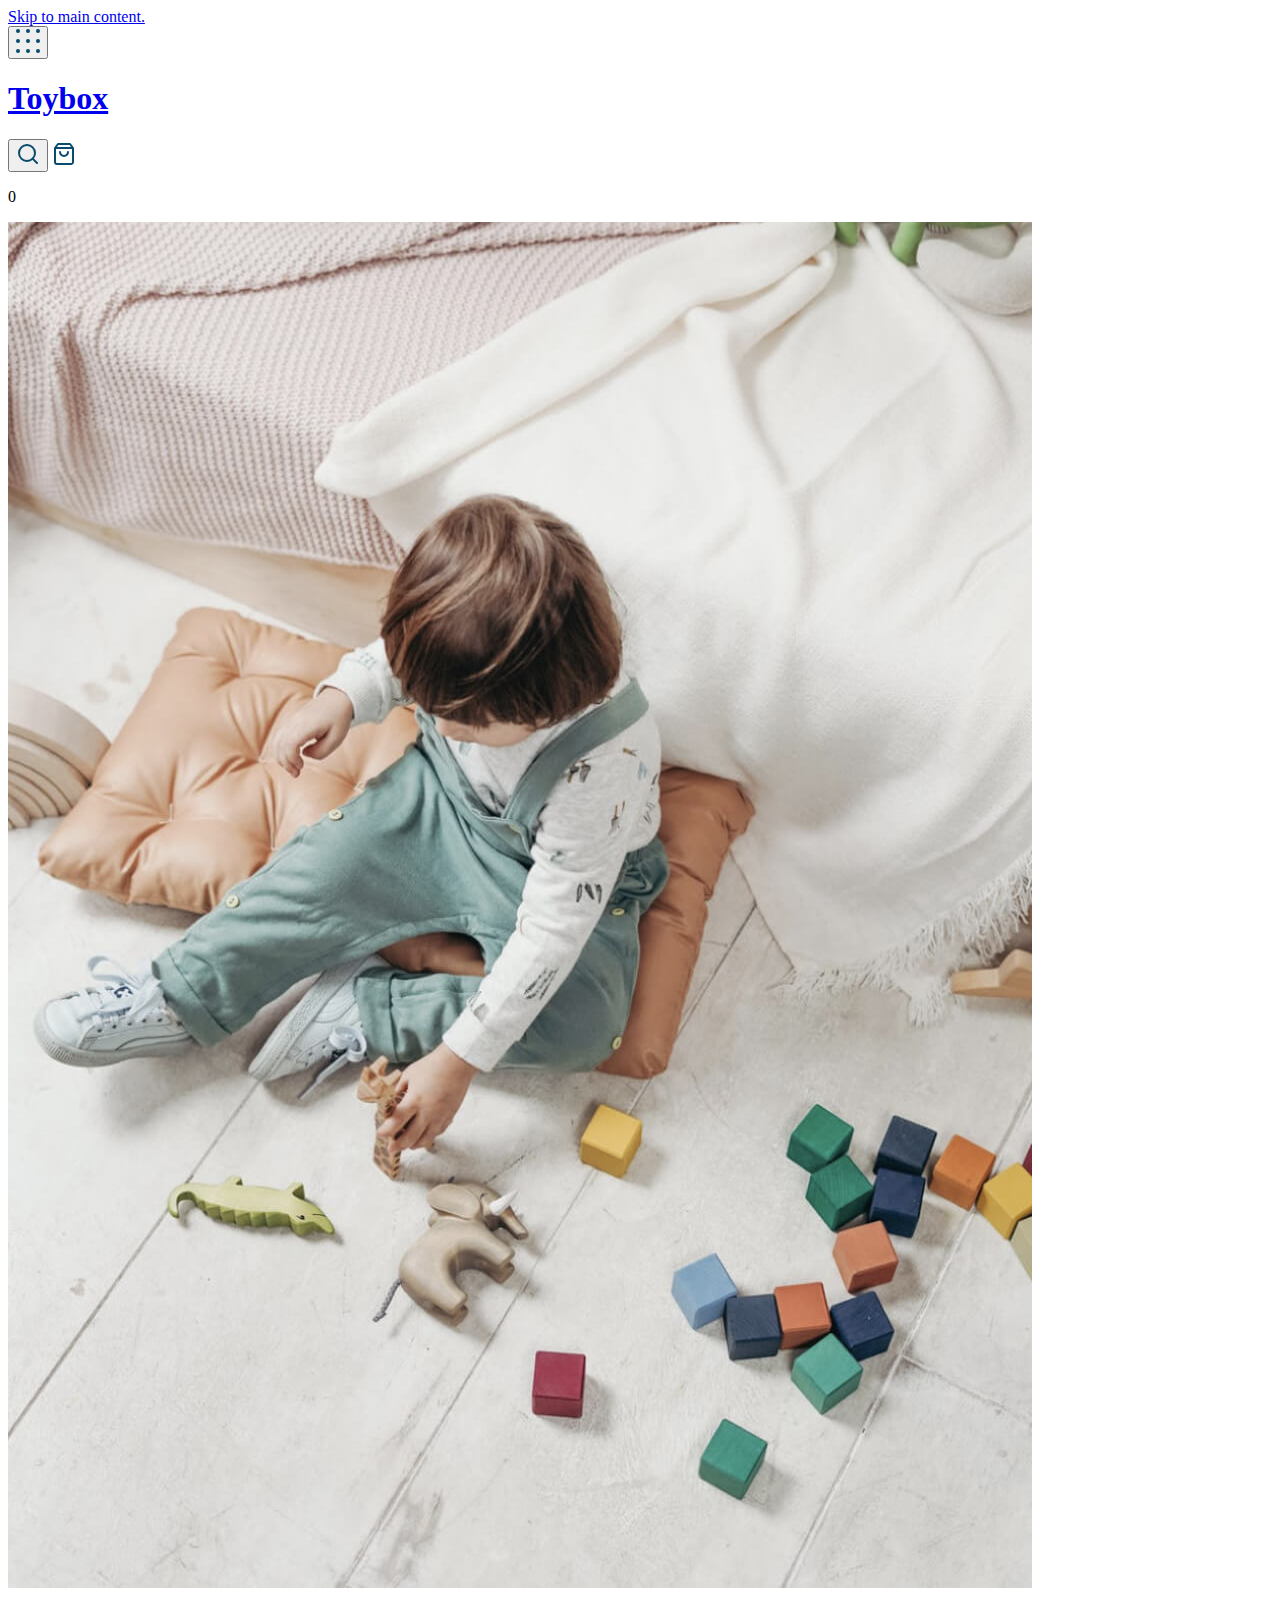
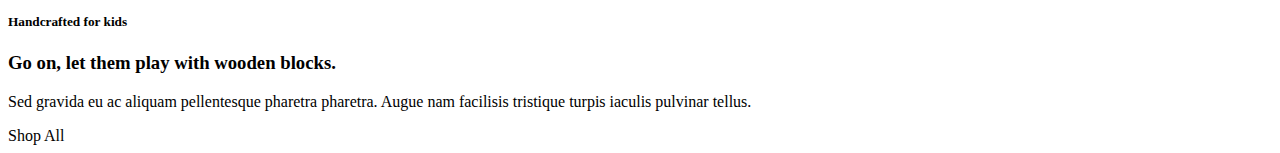
==== index.html @ 7818129a "building out HTML" ====
<!DOCTYPE html>
<html lang="en">
<head>
    <meta charset="UTF-8">
    <meta http-equiv="X-UA-Compatible" content="IE=edge">
    <meta name="viewport" content="width=device-width, initial-scale=1.0">
    <title>STARTER - Toybox Homepage</title>
</head>
<body>

    <a href="#mainContent" class="skip-link">Skip to main content.</a>

    <nav class="navBar">
        <div class="wrapper">

            <button class="menuIcon">
                <img src="./assets/menu-button.svg" alt="open slide-out navigation" class="menuIcon">
            </button>

            <a href="#" class="logo">
                <h1>Toybox</h1>
            </a>

            <div class="searchCart">
            
                <button class="menuIcon">
                    <img src="./assets/search.svg" alt="search icon" class="searchIcon">
                </button>
    
                <a href="#" class="bag">
                    <img src="./assets/shop-bag.svg" alt="shopping bag icon" class="bagIcon">
                </a>

                <div class="counter">
                    <p class="smallCopy">0</p>
                </div> <!-- .counter END -->
            </div> <!-- .searchCart END -->

        </div> <!-- .wrapper END -->
    </nav> <!-- .navBar END -->

<header>
    <div class="headerImgContainer wrapper">
        <img src="./assets/header-image.jpg"
            alt="A child in overalls playing with colourful wooden blocks on the floor">
    </div>
    <div class="headerContent wrapper">
        <div class="contentContainer">
            <h5>Handcrafted for kids</h5>
            <h3>Go on, let them play with wooden blocks.</h3>
            <p>Sed gravida eu ac aliquam pellentesque pharetra pharetra. Augue nam facilisis tristique turpis iaculis
                pulvinar tellus.</p>
            <a class="button">Shop All</a>
        </div>
    </div>
</header>

</body>
</html>
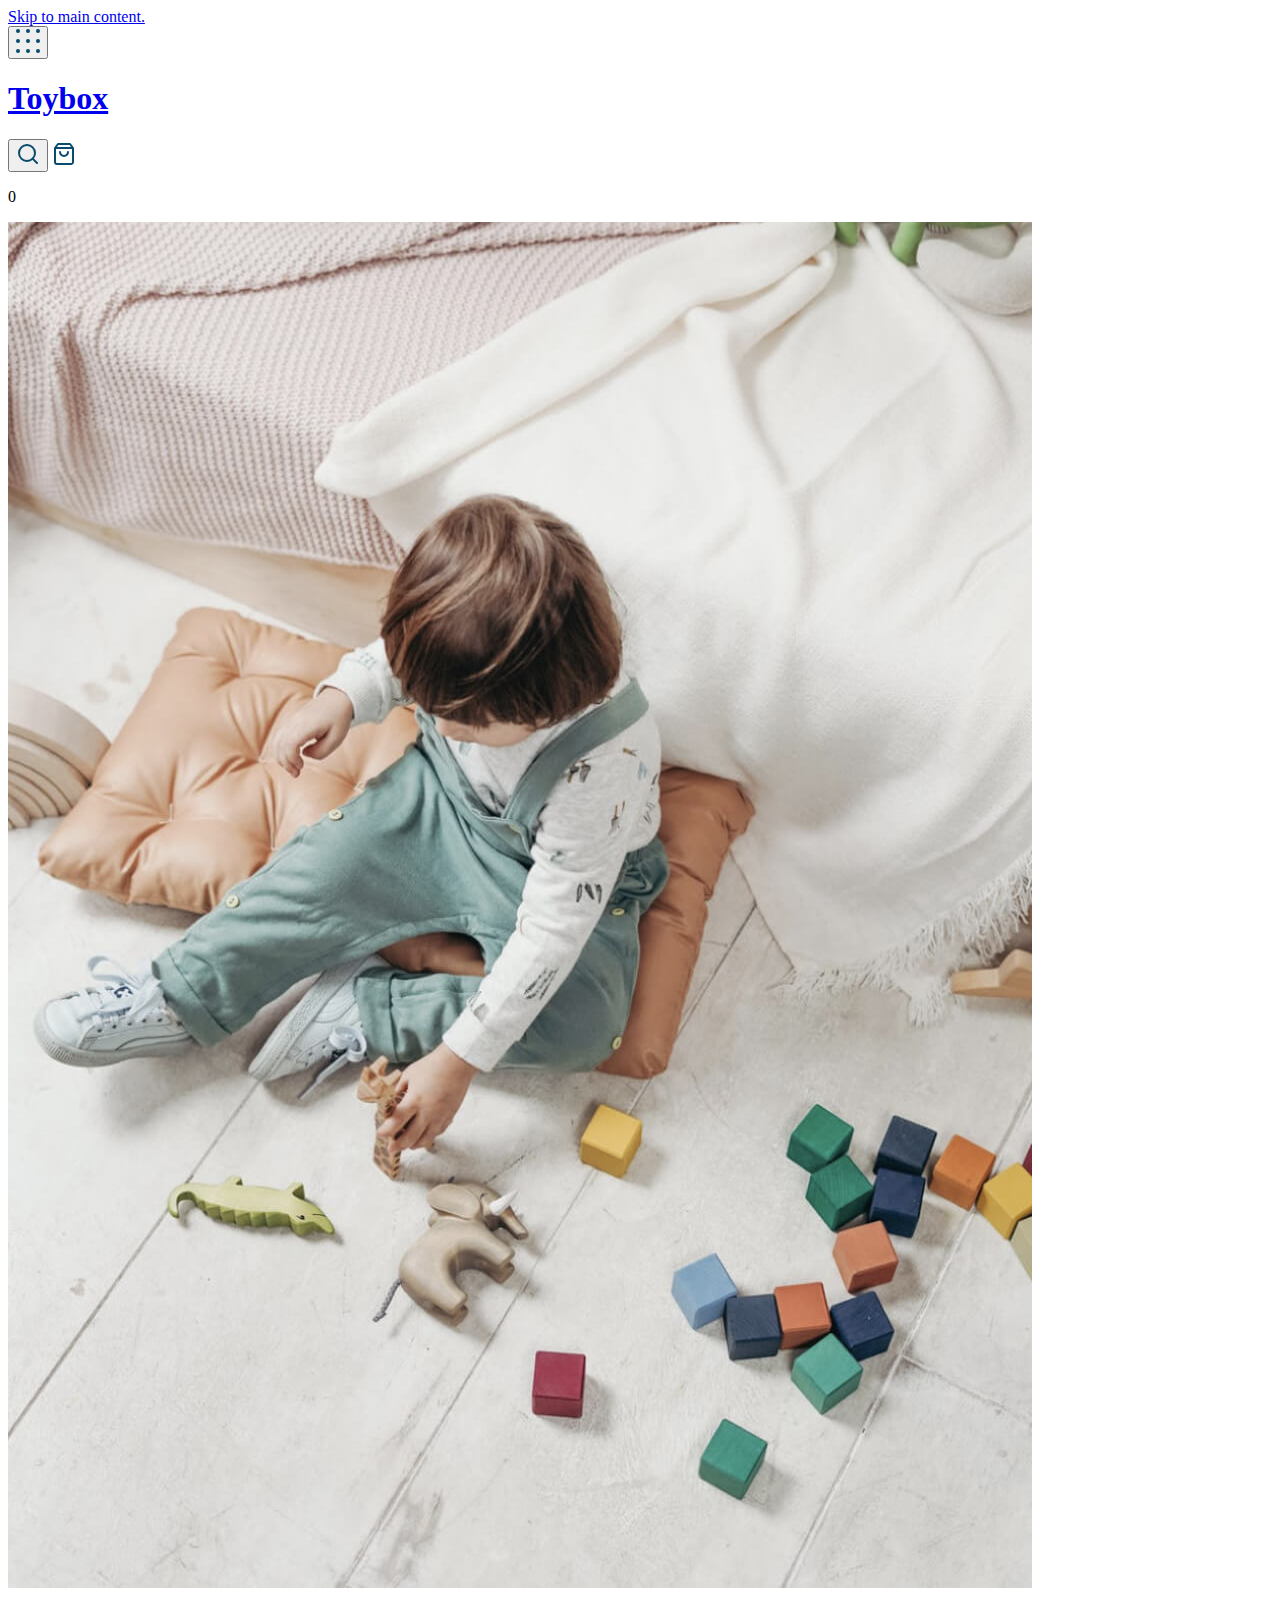
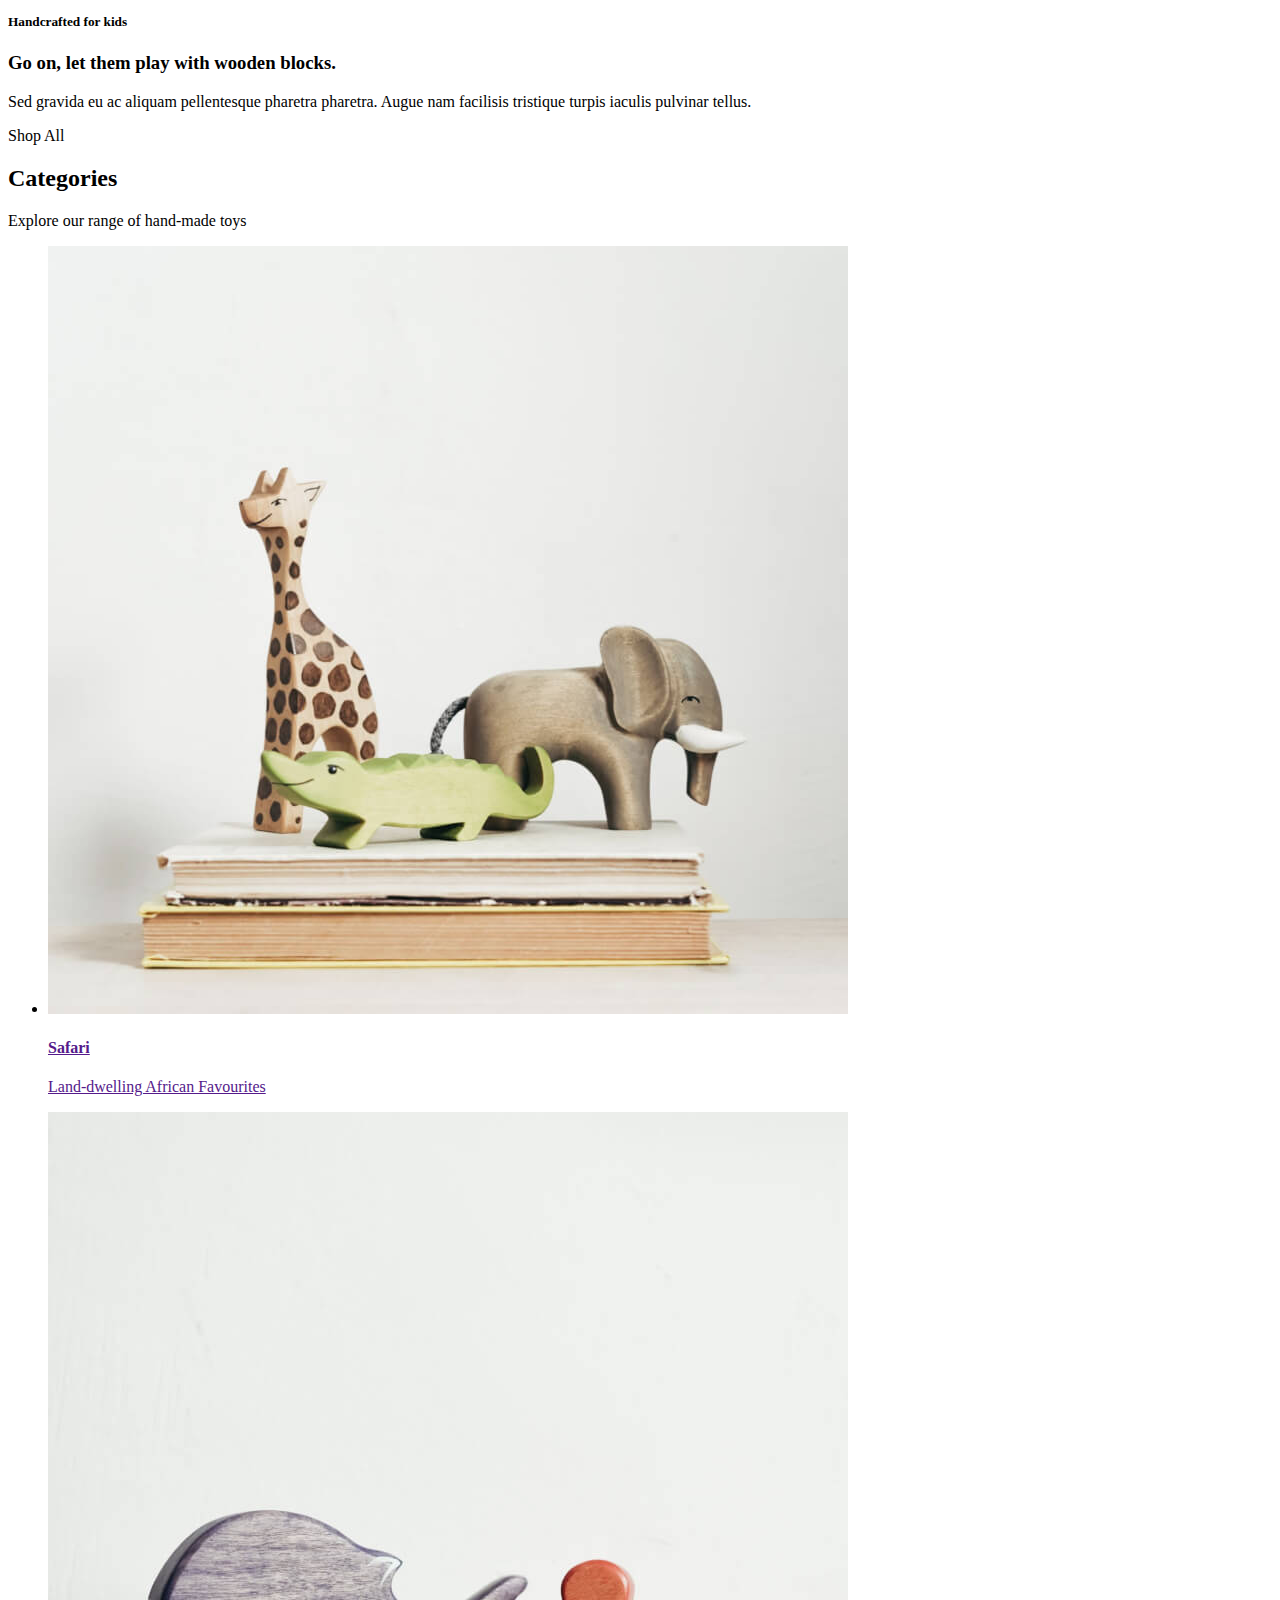
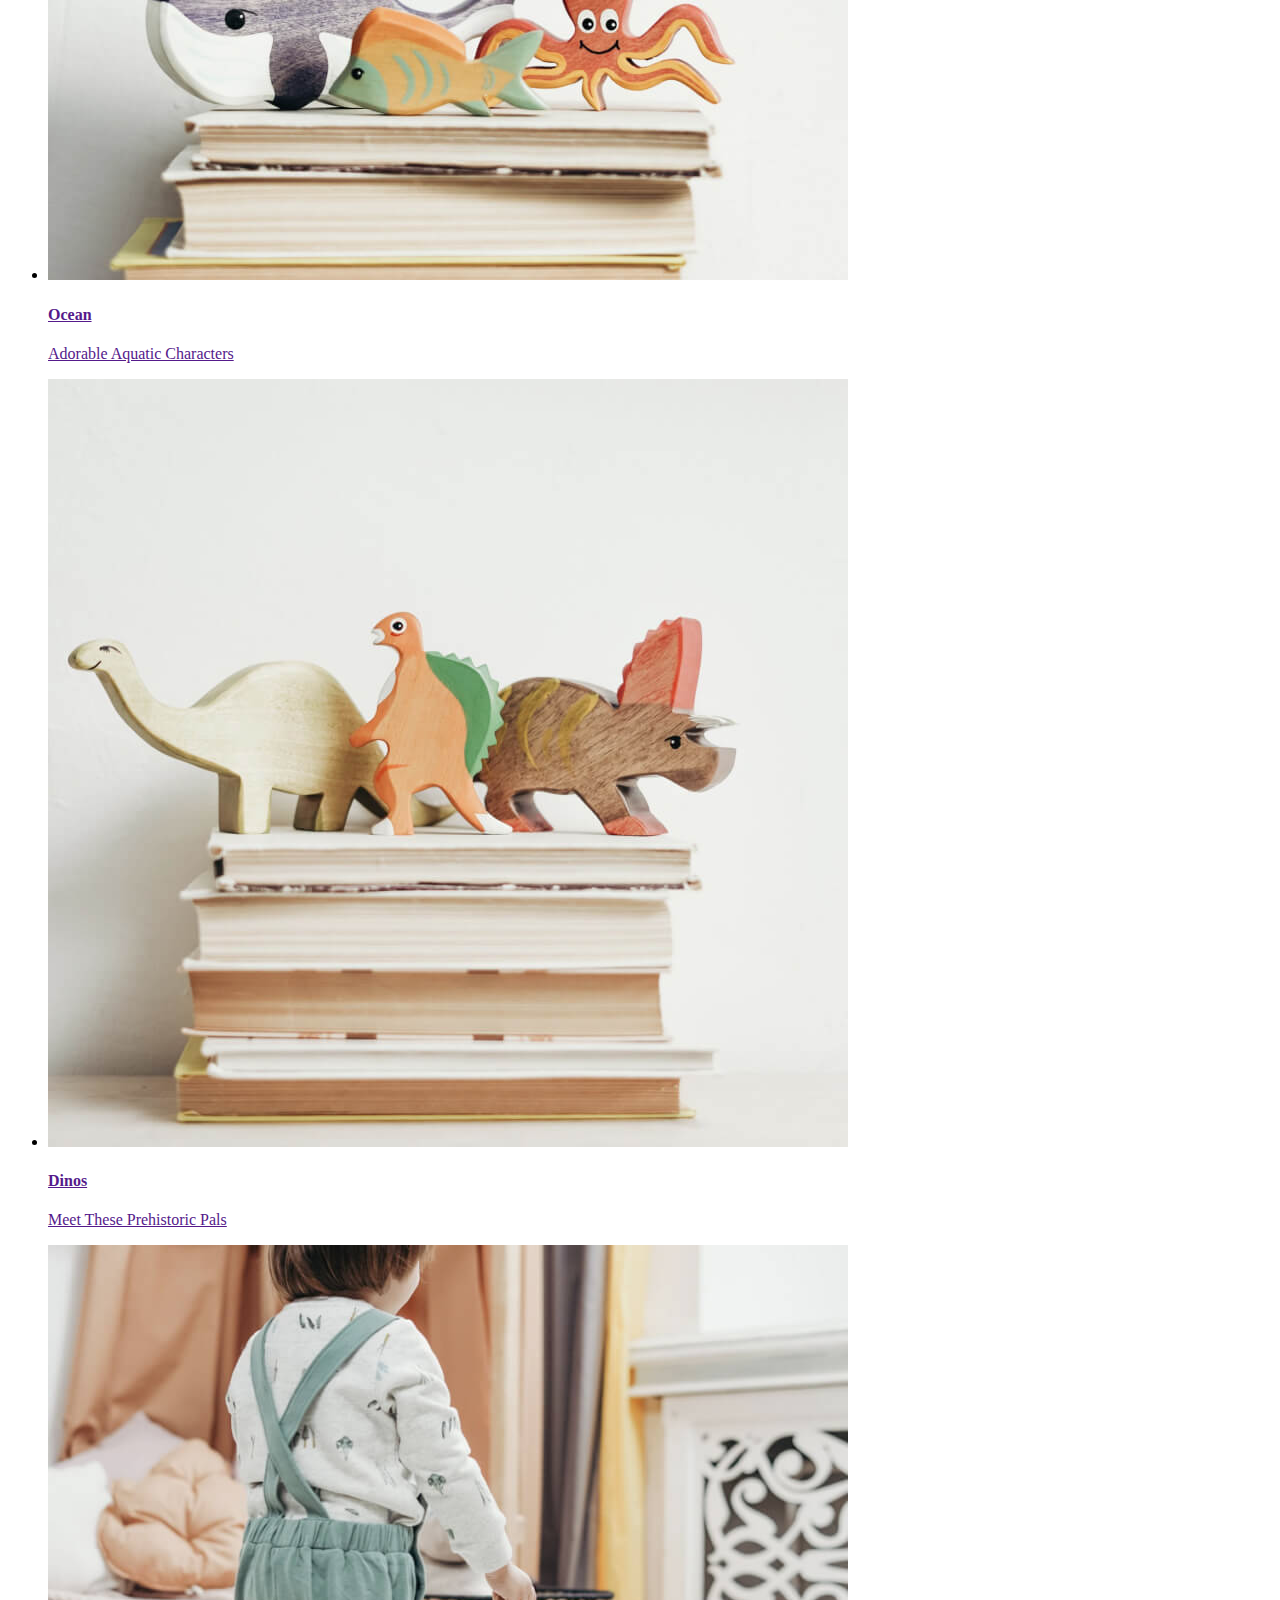
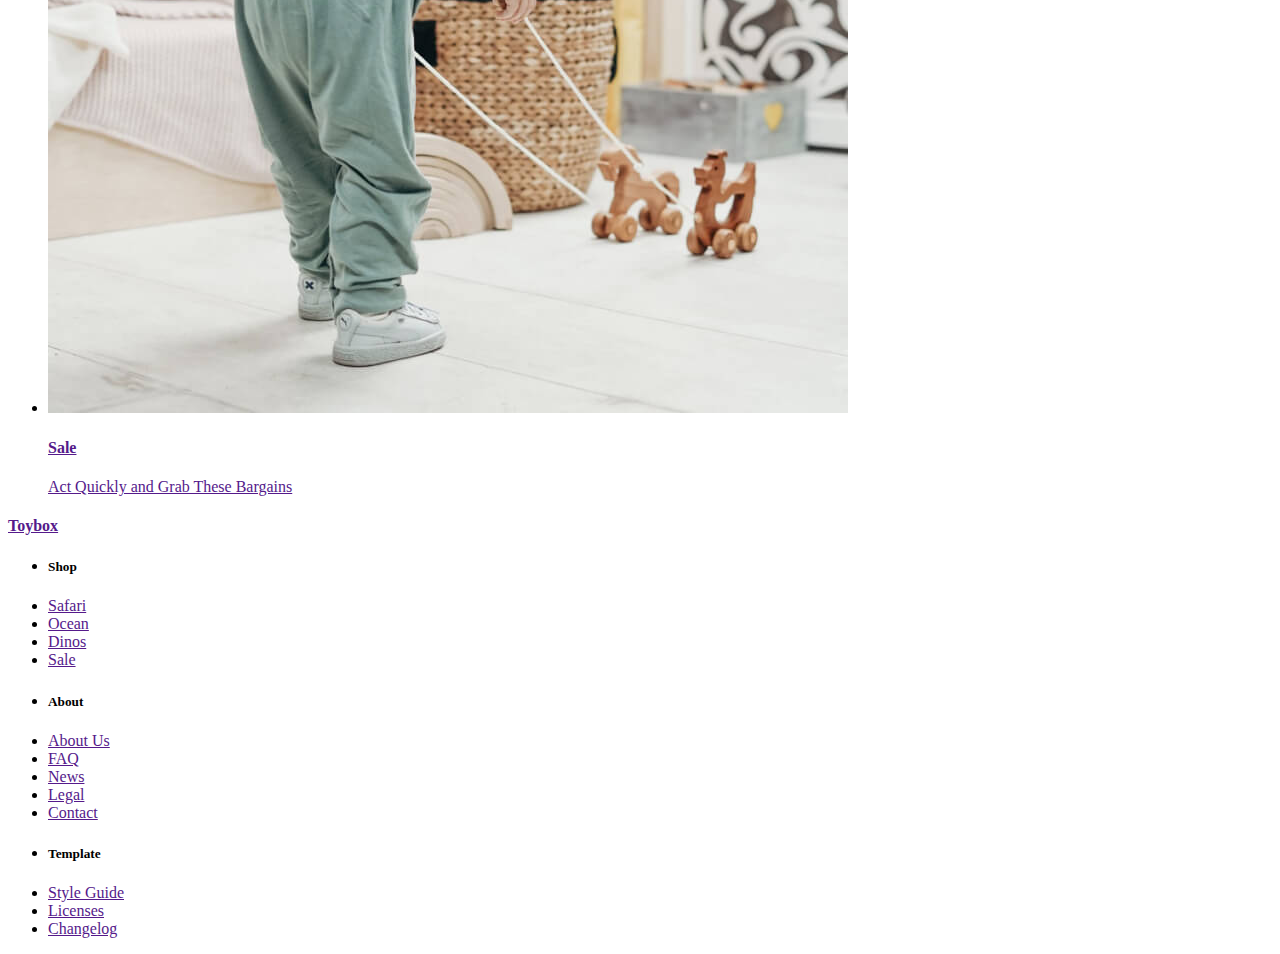
==== commit 1b9b6e23: "added footer and ,main section" ====
--- a/index.html
+++ b/index.html
@@ -55,5 +55,109 @@
     </div>
 </header>
 
+<main>
+    <section class="categories" id="categories">
+        <div class="wrapper">
+            <h2>Categories</h2>
+            <p>Explore our range of hand-made toys</p>
+            <ul class="categoryGallery">
+                <li class="items itemOne">
+                    <a href="">
+                        <img src="./assets/safari-trio.jpg" alt="Hand-carved safari animal toys">
+                        <h4>Safari</h4>
+                        <p>Land-dwelling African Favourites</p>
+                    </a>
+                </li>
+                <li class="items itemTwo">
+                    <a href="">
+                        <img src="./assets/ocean-trio.jpg" alt="A collection of ocean-themed animal toys">
+                        <h4>Ocean</h4>
+                        <p>Adorable Aquatic Characters</p>
+                    </a>
+                </li>
+                <li class="items itemThree">
+                    <a href="">
+                        <img src="./assets/dino-trio.jpg" alt="Hand-carved dinosaur toys for kids">
+                        <h4>Dinos</h4>
+                        <p>Meet These Prehistoric Pals</p>
+                    </a>
+                </li>
+                <li class="items itemFour">
+                    <a href="">
+                        <img src="./assets/sale.jpg" alt="A toddler pulling two wooden animals on wheels">
+                        <h4>Sale</h4>
+                        <p>Act Quickly and Grab These Bargains</p>
+                    </a>
+                </li>
+            </ul> <!-- .categoryGallery END-->
+        </div> <!-- .wrapper END-->
+    </section> <!-- .categories END-->
+</main>
+
+
+<footer id="footer">
+    <div class="wrapper">
+        <div class="footerFlexContainer">
+            <a href="" class="logo">
+                <h4>Toybox</h4>
+            </a>
+            <div class="footerNav">
+                <nav>
+                    <ul class="footerShop">
+                        <li>
+                            <h5>Shop</h5>
+                        </li>
+                        <li>
+                            <a href="">Safari</a>
+                        </li>
+                        <li>
+                            <a href="">Ocean</a>
+                        </li>
+                        <li>
+                            <a href="">Dinos</a>
+                        </li>
+                        <li>
+                            <a href="">Sale</a>
+                        </li>
+                    </ul>
+                    <ul class="footerAbout">
+                        <li>
+                            <h5>About</h5>
+                        </li>
+                        <li>
+                            <a href="">About Us</a>
+                        </li>
+                        <li>
+                            <a href="">FAQ</a>
+                        </li>
+                        <li>
+                            <a href="">News</a>
+                        </li>
+                        <li>
+                            <a href="">Legal</a>
+                        </li>
+                        <li>
+                            <a href="">Contact</a>
+                        </li>
+                    </ul>
+                    <ul class="footerTemp">
+                        <li>
+                            <h5>Template</h5>
+                        </li>
+                        <li>
+                            <a href="">Style Guide</a>
+                        </li>
+                        <li>
+                            <a href="">Licenses</a>
+                        </li>
+                        <li>
+                            <a href="">Changelog</a>
+                        </li>
+                    </ul>
+                </nav>
+            </div> <!-- .footerNav END -->
+        </div> <!-- .footerFlexContainer END-->
+    </div> <!-- .wrapper END-->
+</footer>
 </body>
 </html>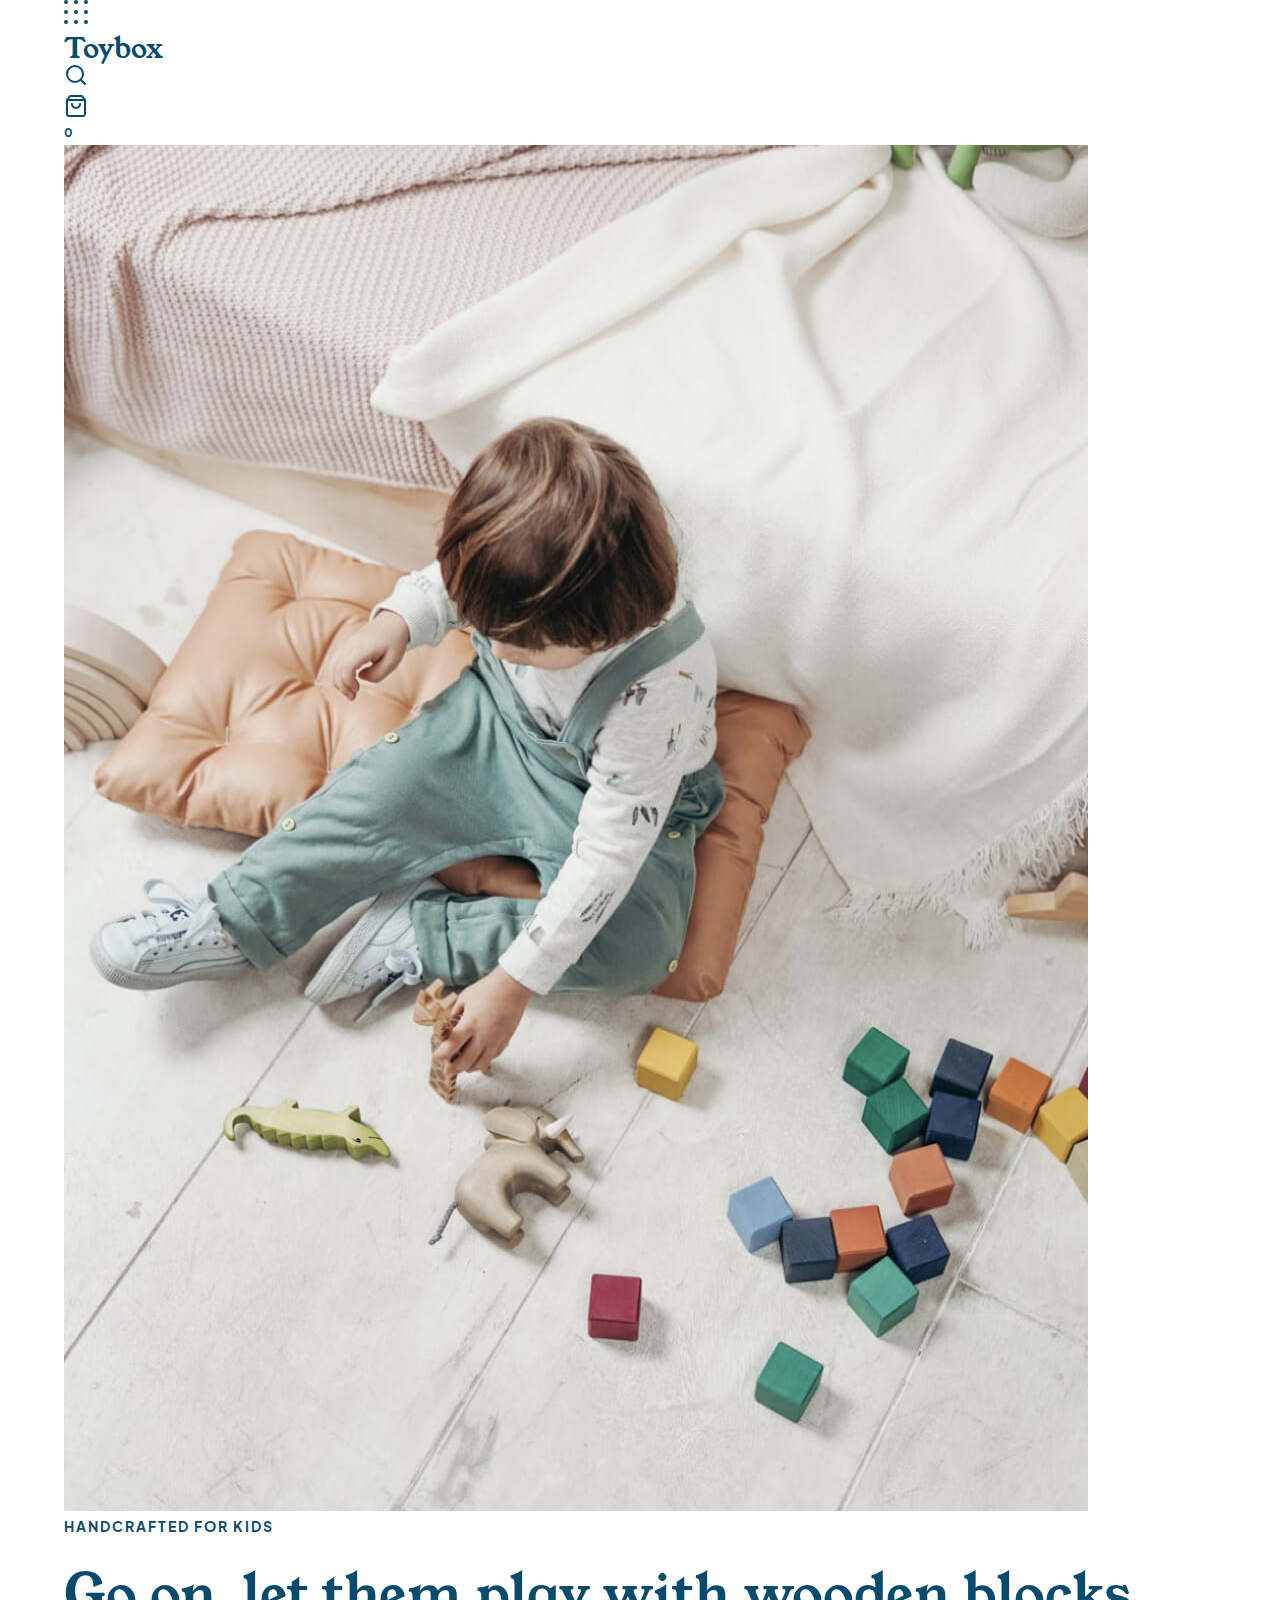
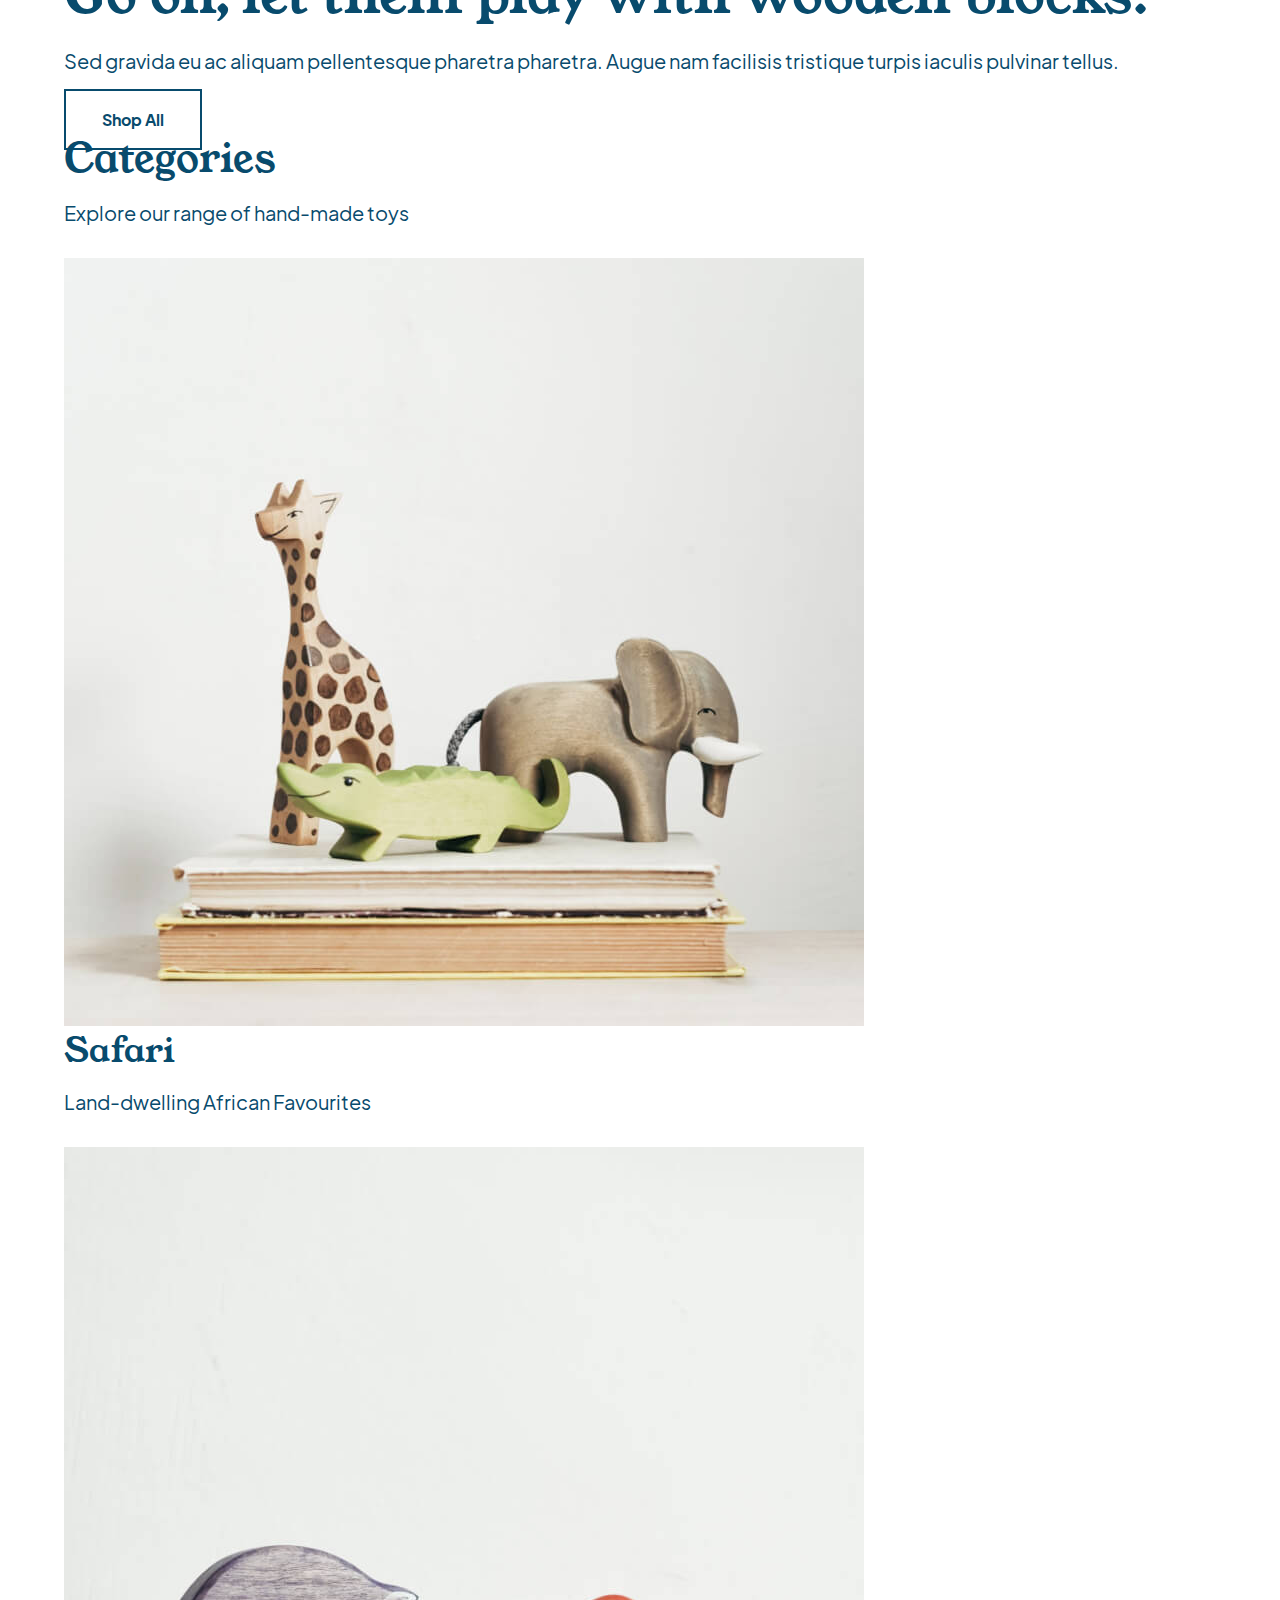
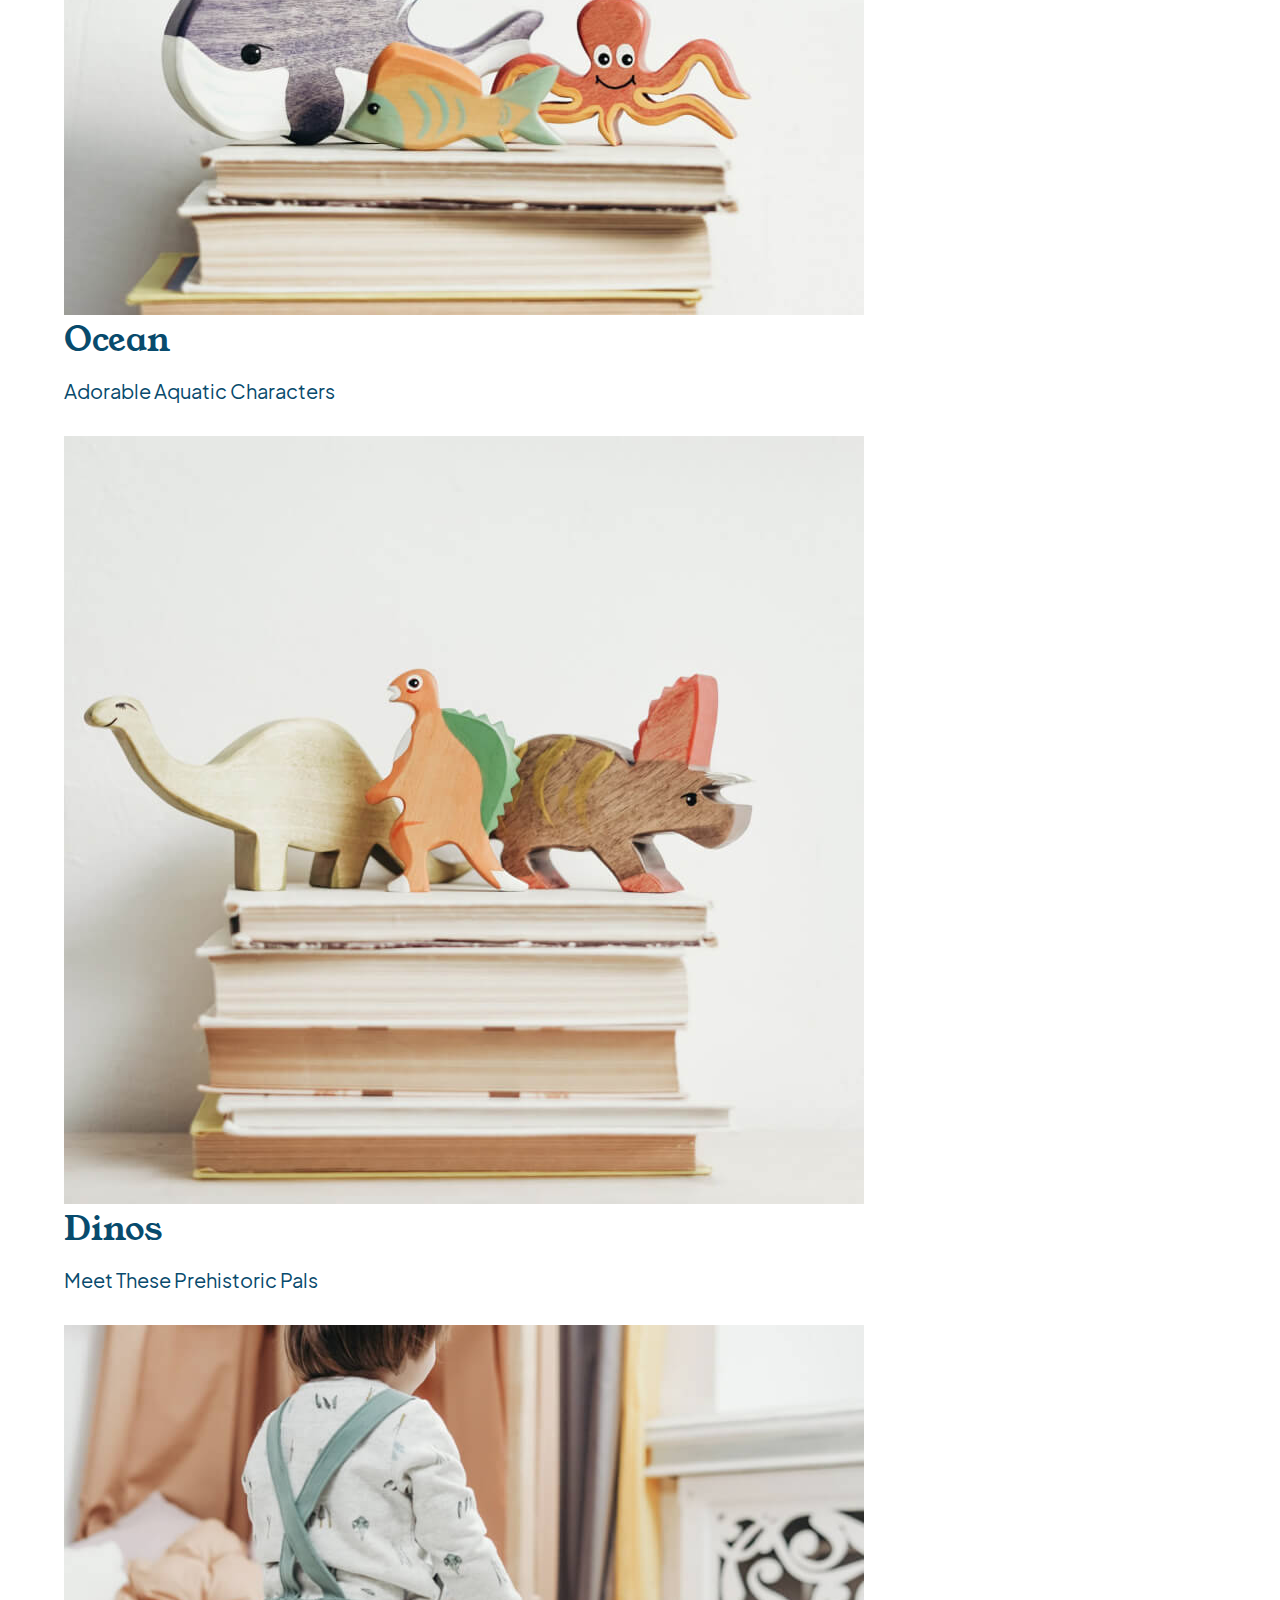
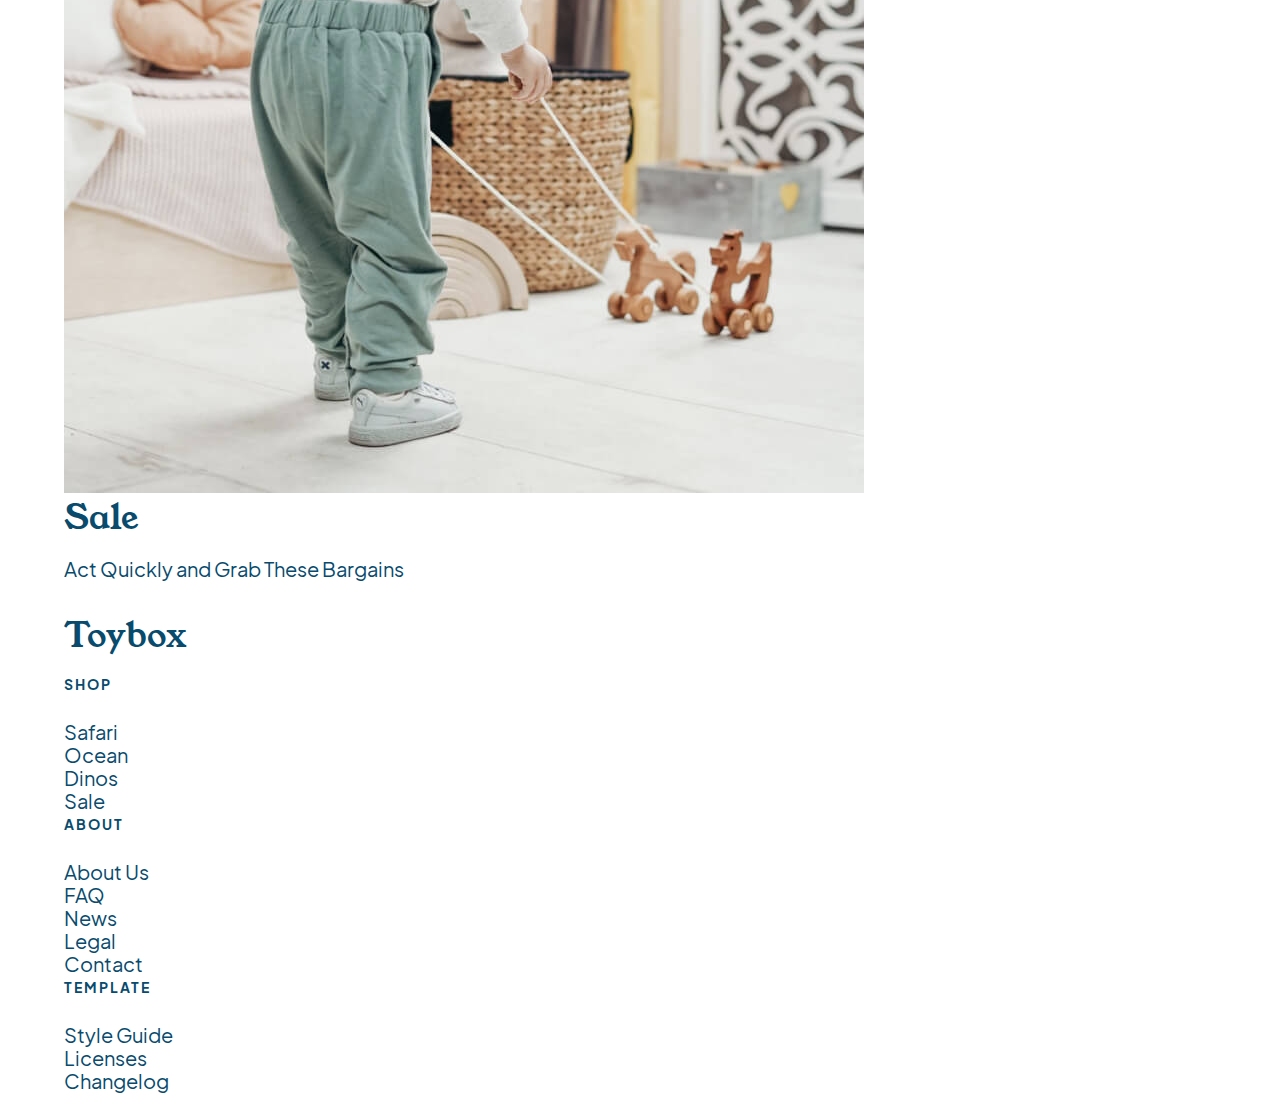
==== commit 1576e1b8: "added base styles" ====
--- a/index.html
+++ b/index.html
@@ -5,6 +5,7 @@
     <meta http-equiv="X-UA-Compatible" content="IE=edge">
     <meta name="viewport" content="width=device-width, initial-scale=1.0">
     <title>STARTER - Toybox Homepage</title>
+    <link rel="stylesheet" href="./styles/styles.css">
 </head>
 <body>
 
--- a/styles/styles.css
+++ b/styles/styles.css
@@ -0,0 +1,431 @@
+/* _variables.scss */
+/* site fonts */
+/* if we set our root element font-size to 125%, then 1 rem = 20px */
+/* site colours */
+html {
+  line-height: 1.15;
+  -ms-text-size-adjust: 100%;
+  -webkit-text-size-adjust: 100%;
+}
+
+body {
+  margin: 0;
+}
+
+article, aside, footer, header, nav, section {
+  display: block;
+}
+
+h1 {
+  font-size: 2em;
+  margin: 0.67em 0;
+}
+
+figcaption, figure, main {
+  display: block;
+}
+
+figure {
+  margin: 1em 40px;
+}
+
+hr {
+  -webkit-box-sizing: content-box;
+          box-sizing: content-box;
+  height: 0;
+  overflow: visible;
+}
+
+pre {
+  font-family: monospace, monospace;
+  font-size: 1em;
+}
+
+a {
+  background-color: transparent;
+  -webkit-text-decoration-skip: objects;
+}
+
+abbr[title] {
+  border-bottom: none;
+  text-decoration: underline;
+  -webkit-text-decoration: underline dotted;
+          text-decoration: underline dotted;
+}
+
+b, strong {
+  font-weight: inherit;
+}
+
+b, strong {
+  font-weight: bolder;
+}
+
+code, kbd, samp {
+  font-family: monospace, monospace;
+  font-size: 1em;
+}
+
+dfn {
+  font-style: italic;
+}
+
+mark {
+  background-color: #ff0;
+  color: #000;
+}
+
+small {
+  font-size: 80%;
+}
+
+sub, sup {
+  font-size: 75%;
+  line-height: 0;
+  position: relative;
+  vertical-align: baseline;
+}
+
+sub {
+  bottom: -0.25em;
+}
+
+sup {
+  top: -0.5em;
+}
+
+audio, video {
+  display: inline-block;
+}
+
+audio:not([controls]) {
+  display: none;
+  height: 0;
+}
+
+img {
+  border-style: none;
+}
+
+svg:not(:root) {
+  overflow: hidden;
+}
+
+button, input, optgroup, select, textarea {
+  font-family: sans-serif;
+  font-size: 100%;
+  line-height: 1.15;
+  margin: 0;
+}
+
+button, input {
+  overflow: visible;
+}
+
+button, select {
+  text-transform: none;
+}
+
+button, html [type=button], [type=reset], [type=submit] {
+  -webkit-appearance: button;
+}
+
+button::-moz-focus-inner, [type=button]::-moz-focus-inner, [type=reset]::-moz-focus-inner, [type=submit]::-moz-focus-inner {
+  border-style: none;
+  padding: 0;
+}
+
+button:-moz-focusring, [type=button]:-moz-focusring, [type=reset]:-moz-focusring, [type=submit]:-moz-focusring {
+  outline: 1px dotted ButtonText;
+}
+
+fieldset {
+  padding: 0.35em 0.75em 0.625em;
+}
+
+legend {
+  -webkit-box-sizing: border-box;
+          box-sizing: border-box;
+  color: inherit;
+  display: table;
+  max-width: 100%;
+  padding: 0;
+  white-space: normal;
+}
+
+progress {
+  display: inline-block;
+  vertical-align: baseline;
+}
+
+textarea {
+  overflow: auto;
+}
+
+[type=checkbox], [type=radio] {
+  -webkit-box-sizing: border-box;
+          box-sizing: border-box;
+  padding: 0;
+}
+
+[type=number]::-webkit-inner-spin-button, [type=number]::-webkit-outer-spin-button {
+  height: auto;
+}
+
+[type=search] {
+  -webkit-appearance: textfield;
+  outline-offset: -2px;
+}
+
+[type=search]::-webkit-search-cancel-button, [type=search]::-webkit-search-decoration {
+  -webkit-appearance: none;
+}
+
+::-webkit-file-upload-button {
+  -webkit-appearance: button;
+  font: inherit;
+}
+
+details, menu {
+  display: block;
+}
+
+summary {
+  display: list-item;
+}
+
+canvas {
+  display: inline-block;
+}
+
+template {
+  display: none;
+}
+
+[hidden] {
+  display: none;
+}
+
+html {
+  -webkit-box-sizing: border-box;
+  box-sizing: border-box;
+}
+
+*, *:before, *:after {
+  -webkit-box-sizing: inherit;
+          box-sizing: inherit;
+}
+
+.sr-only {
+  position: absolute;
+  width: 1px;
+  height: 1px;
+  margin: -1px;
+  border: 0;
+  padding: 0;
+  white-space: nowrap;
+  -webkit-clip-path: inset(100%);
+          clip-path: inset(100%);
+  clip: rect(0 0 0 0);
+  overflow: hidden;
+}
+
+.skip-link {
+  position: absolute;
+  left: -1000px;
+  top: 5px;
+  z-index: 999;
+  background: white;
+  color: black;
+}
+
+.skip-link:focus {
+  left: 0;
+}
+
+/* _typography.scss */
+/* import Jakarta Sans font */
+@font-face {
+  font-family: "Jakarta Sans";
+  src: url("../fonts/PlusJakarta_Sans-2.5/webfonts/PlusJakartaSans-Regular.woff"), url("../fonts/PlusJakarta_Sans-2.5/static/PlusJakartaSans-Regular.ttf"), url("../fonts/PlusJakarta_Sans-2.5/webfonts/PlusJakartaSans-Regular.woff2");
+  font-weight: normal;
+}
+/* import Jakarta Sans font in bold */
+@font-face {
+  font-family: "Jakarta Sans";
+  src: url("../fonts/PlusJakarta_Sans-2.5/webfonts/PlusJakartaSans-Bold.woff"), url(../fonts/PlusJakarta_Sans-2.5/webfonts/PlusJakartaSans-Bold.woff2), url(../fonts/PlusJakarta_Sans-2.5/static/PlusJakartaSans-Bold.ttf);
+  font-weight: bold;
+}
+/* import Young Serif font */
+@font-face {
+  font-family: "Young Serif";
+  src: url("../fonts/youngserif/YoungSerif-Regular.otf");
+}
+/* _typography.scss */
+html {
+  font-size: 125%;
+}
+
+body {
+  font-family: "Jakarta Sans";
+  font-size: 1rem;
+  color: #084b6d;
+}
+
+h1,
+h2,
+h3,
+h4,
+blockquote {
+  font-family: "Young Serif";
+  font-weight: normal;
+  color: #084b6d;
+  margin: 0;
+}
+
+h1 {
+  font-size: 1.4rem;
+}
+
+h2 {
+  font-size: 2rem;
+  line-height: 2.4rem;
+  margin-bottom: 18px;
+}
+
+h3 {
+  font-size: 2.7rem;
+  line-height: 3rem;
+  margin-bottom: 24px;
+}
+
+h4 {
+  font-size: 1.7rem;
+  line-height: 2rem;
+  margin-bottom: 18px;
+}
+
+h5 {
+  font-size: 0.7rem;
+  font-weight: bold;
+  line-height: 1.2rem;
+  letter-spacing: 0.1rem;
+  text-transform: uppercase;
+  margin: 0 0 24px 0;
+}
+
+p {
+  line-height: 1.5rem;
+  margin: 0 0 30px 0;
+}
+p.smallCopy {
+  font-size: 0.6rem;
+  line-height: 1.2rem;
+  font-weight: bold;
+  margin: 0;
+}
+
+ul,
+li,
+a,
+input {
+  padding: 0;
+  margin: 0;
+}
+
+ul {
+  list-style: none;
+}
+
+a {
+  text-decoration: none;
+  color: inherit;
+  cursor: pointer;
+  -webkit-transition: 0.3s;
+  transition: 0.3s;
+}
+
+/* _baseStyles.scss think of BASE STYLES AS GLOBAL, REUSABLE CODE FOR YOUR WEBSITE*/
+.wrapper {
+  max-width: 1260px;
+  width: 90%;
+  margin: 0 auto;
+}
+
+/* BUTTONS BASE STYLES _baseStyles.scss */
+button {
+  color: #084b6d;
+  background-color: transparent;
+  padding: 18px 36px;
+  border: 2px solid #084b6d;
+  font-size: 0.8rem;
+  font-weight: bold;
+  line-height: 1.2rem;
+  text-align: center;
+  cursor: pointer;
+  -webkit-transition: 0.3s;
+  transition: 0.3s;
+  /* style the button in the main nav menu to look just like an icon */
+}
+button:hover {
+  background-color: #084b6d;
+  color: #fff;
+}
+button:focus {
+  background-color: #084b6d;
+  color: #fff;
+}
+button.secondary {
+  background-color: transparent;
+  border-color: #fff;
+  color: #fff;
+  padding: 8px 12px;
+}
+button.secondary:hover {
+  background-color: #fff;
+  color: #084b6d;
+}
+button.secondary:focus {
+  background-color: #fff;
+  color: #084b6d;
+}
+button.solid {
+  color: #fff;
+  background-color: #084b6d;
+}
+button.solid:hover {
+  color: #084b6d;
+  background-color: #fff;
+}
+button.menuIcon {
+  display: inherit;
+  padding: 0;
+  border: none;
+}
+button.menuIcon:hover {
+  background-color: transparent;
+}
+button.menuIcon:focus {
+  background-color: transparent;
+}
+
+a.button {
+  color: #084b6d;
+  background-color: transparent;
+  padding: 18px 36px;
+  border: 2px solid #084b6d;
+  font-size: 0.8rem;
+  font-weight: bold;
+  line-height: 1.2rem;
+  text-align: center;
+  -webkit-transition: 0.3s;
+  transition: 0.3s;
+}
+a.button:hover {
+  background-color: #084b6d;
+  color: #fff;
+}
+a.button:focus {
+  background-color: #084b6d;
+  color: #fff;
+}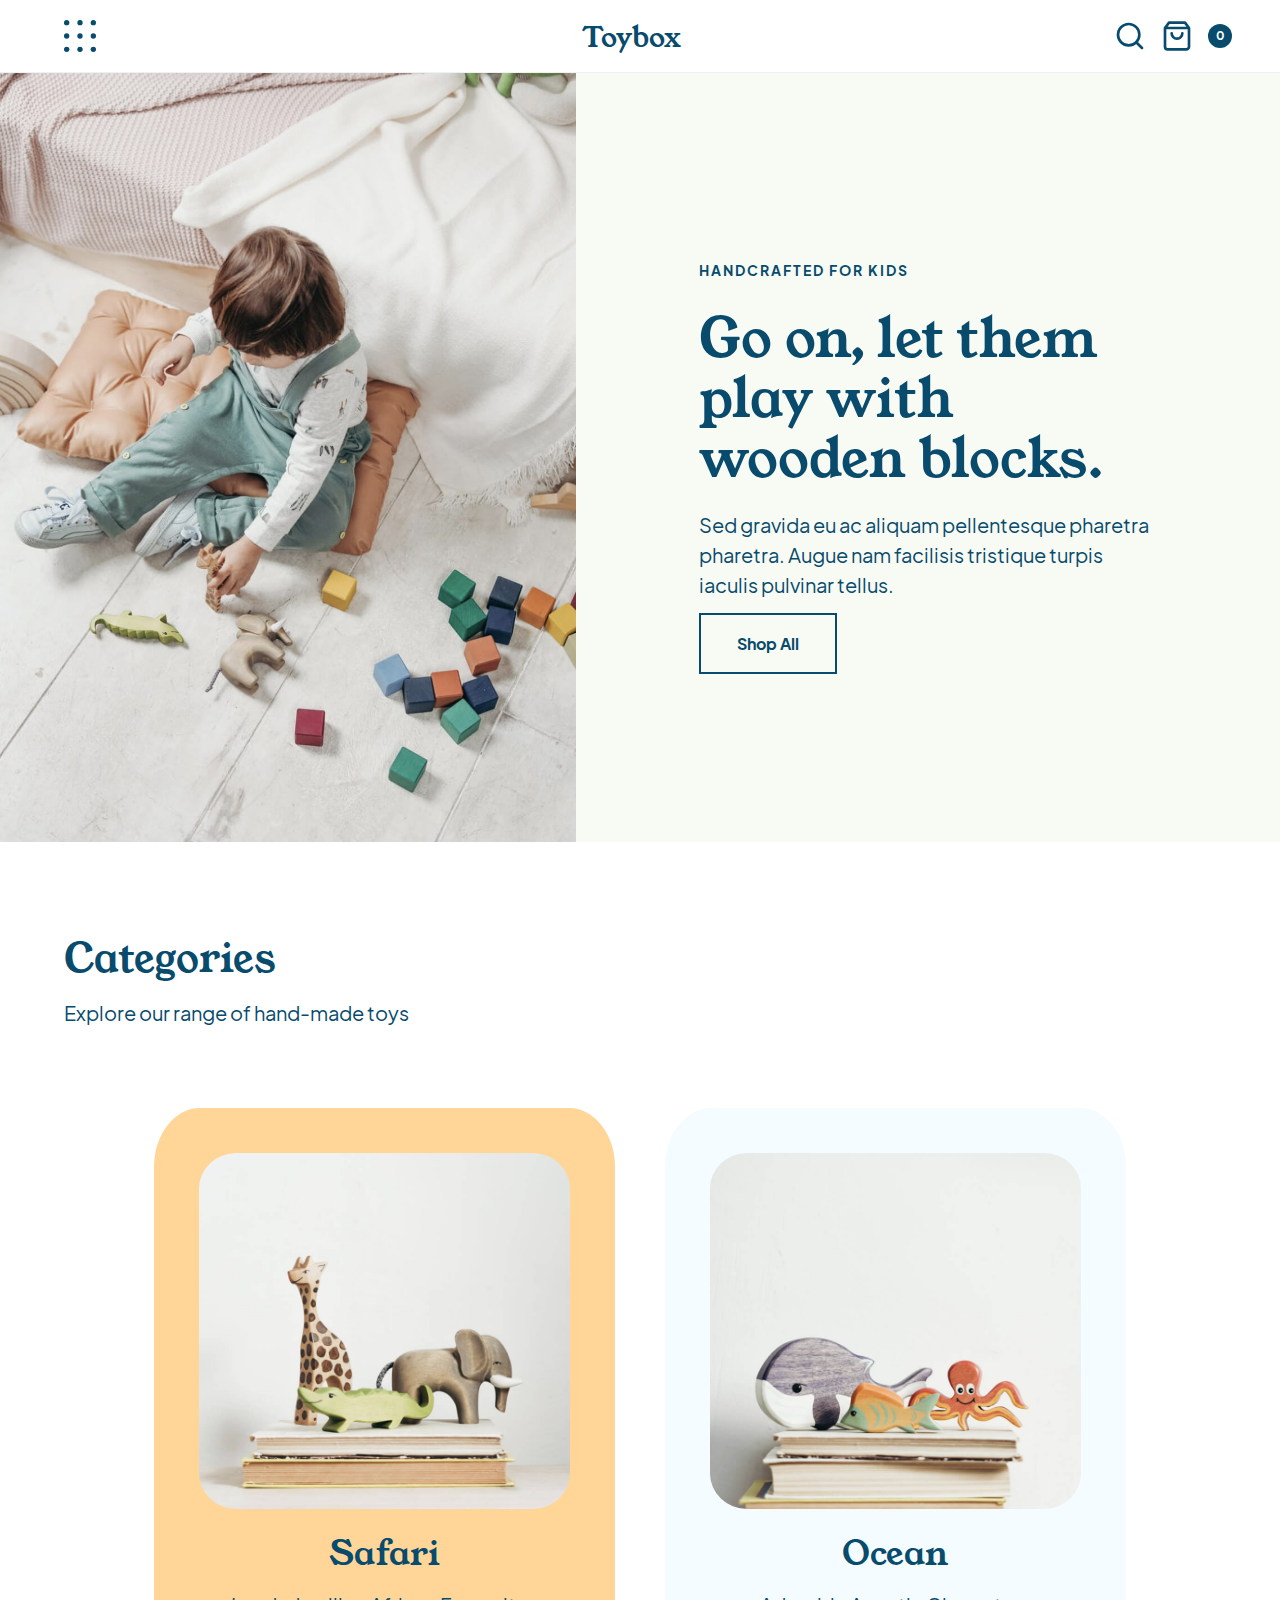
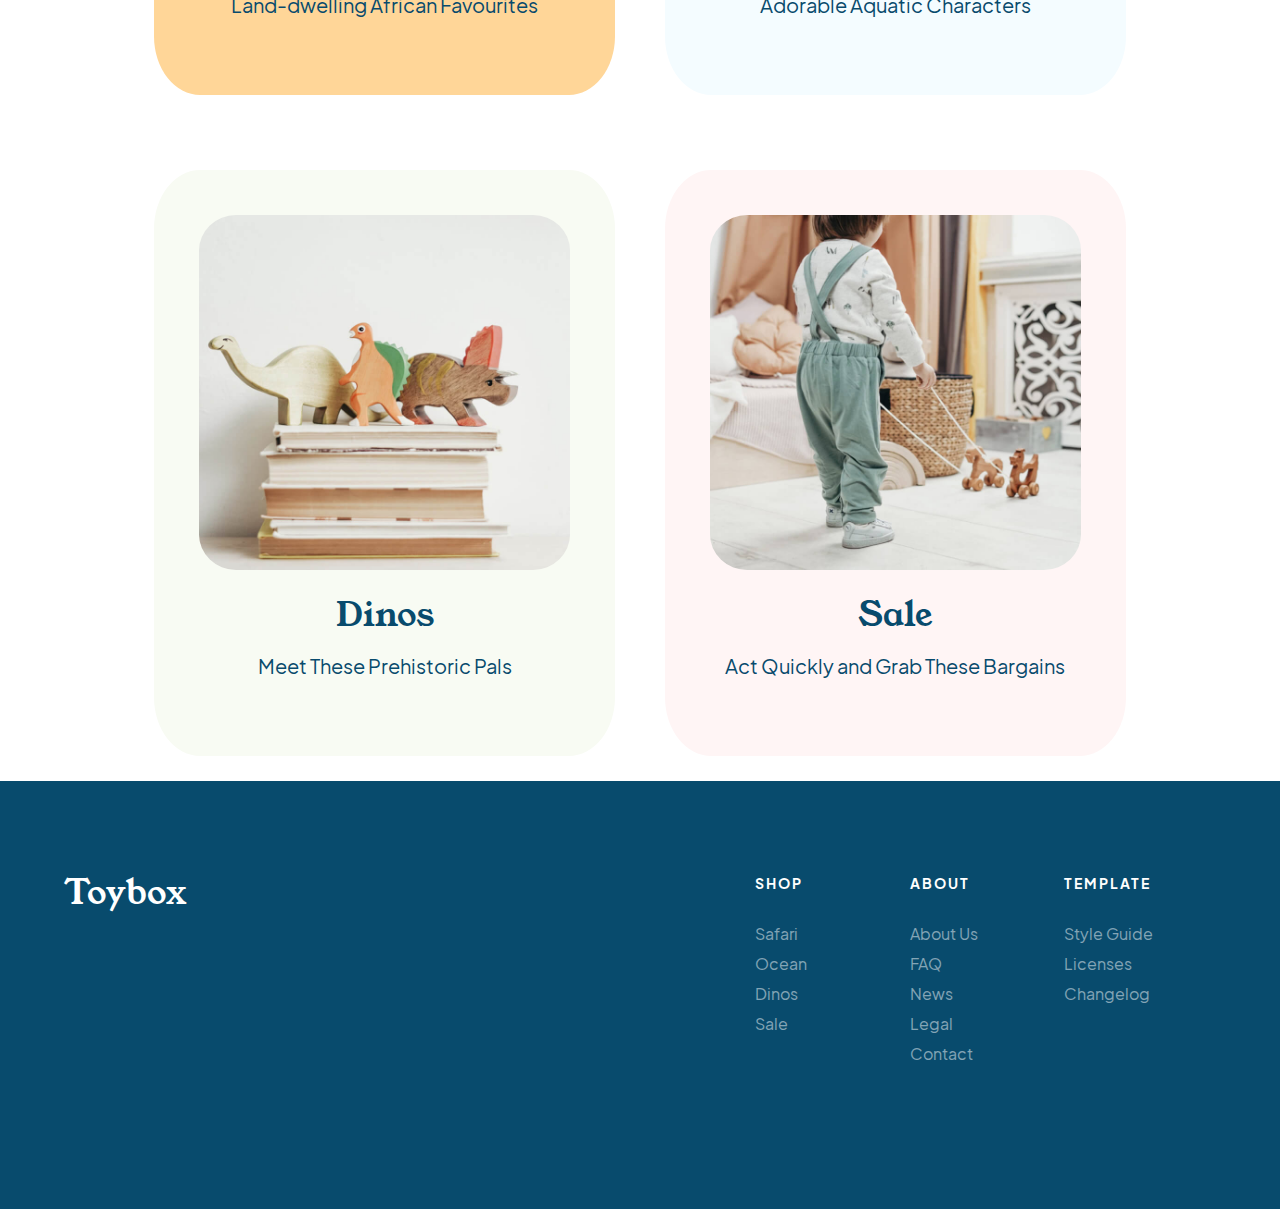
==== commit 5f5a3005: "created skip link functionality" ====
--- a/index.html
+++ b/index.html
@@ -56,7 +56,7 @@
     </div>
 </header>
 
-<main>
+<main id="mainContent">
     <section class="categories" id="categories">
         <div class="wrapper">
             <h2>Categories</h2>
--- a/styles/styles.css
+++ b/styles/styles.css
@@ -428,4 +428,188 @@
 a.button:focus {
   background-color: #084b6d;
   color: #fff;
+}
+
+/* _nav.scss */
+.navBar {
+  position: sticky;
+  top: 0;
+  z-index: 10;
+  border-bottom: 1px solid rgba(8, 75, 109, 0.08);
+  background-color: #fff;
+}
+.navBar .wrapper {
+  display: -webkit-box;
+  display: -ms-flexbox;
+  display: flex;
+  -webkit-box-pack: justify;
+      -ms-flex-pack: justify;
+          justify-content: space-between;
+  padding: 20px 0;
+}
+.navBar .searchCart {
+  display: -webkit-box;
+  display: -ms-flexbox;
+  display: flex;
+}
+.navBar .searchCart .searchIcon,
+.navBar .searchCart .bag {
+  margin-right: 15px;
+}
+.navBar a {
+  display: -webkit-box;
+  display: -ms-flexbox;
+  display: flex;
+}
+.navBar .logo {
+  margin-left: 60px;
+}
+.navBar .counter {
+  display: -webkit-box;
+  display: -ms-flexbox;
+  display: flex;
+  -webkit-box-align: center;
+      -ms-flex-align: center;
+          align-items: center;
+}
+.navBar .counter p {
+  width: 24px;
+  height: 24px;
+  background-color: #084b6d;
+  color: #fff;
+  text-align: center;
+  border-radius: 50%;
+}
+
+/* _header.scss */
+header {
+  background-color: #f8fbf3;
+  margin-bottom: 90px;
+  display: -webkit-box;
+  display: -ms-flexbox;
+  display: flex;
+  -webkit-box-align: center;
+      -ms-flex-align: center;
+          align-items: center;
+  -ms-flex-wrap: wrap;
+      flex-wrap: wrap;
+}
+header .headerImgContainer {
+  width: 45%;
+}
+header .headerImgContainer img {
+  max-width: 100%;
+  vertical-align: middle;
+}
+header .headerContent {
+  width: 55%;
+  color: #084b6d;
+}
+header .headerContent .contentContainer {
+  margin: 0 auto;
+  width: 65%;
+}
+
+/* _footer.scss */
+footer {
+  background-color: #084b6d;
+  color: #fff;
+  padding: 90px 0 50px 0;
+}
+footer .footerFlexContainer {
+  display: -webkit-box;
+  display: -ms-flexbox;
+  display: flex;
+  -webkit-box-pack: justify;
+      -ms-flex-pack: justify;
+          justify-content: space-between;
+  margin-bottom: 90px;
+}
+footer .footerFlexContainer h4 {
+  color: #fff;
+}
+footer .footerNav {
+  width: 40%;
+}
+footer .footerNav nav {
+  display: -webkit-box;
+  display: -ms-flexbox;
+  display: flex;
+  -webkit-box-pack: justify;
+      -ms-flex-pack: justify;
+          justify-content: space-between;
+}
+footer .footerNav nav ul {
+  width: 33%;
+}
+footer .footerNav nav a {
+  color: rgba(255, 255, 255, 0.5);
+  font-size: 0.8rem;
+  line-height: 1.5rem;
+}
+footer .footerNav nav a:hover {
+  color: white;
+}
+footer .footerNav nav a:focus {
+  color: white;
+}
+
+/* _categories.scss */
+.categoryGallery {
+  display: -webkit-box;
+  display: -ms-flexbox;
+  display: flex;
+  -webkit-box-pack: center;
+      -ms-flex-pack: center;
+          justify-content: center;
+  -ms-flex-wrap: wrap;
+      flex-wrap: wrap;
+  text-align: center;
+  width: 100%;
+}
+.categoryGallery .items {
+  padding: 45px;
+  margin: 50px 25px 25px;
+  border-radius: 10%;
+  width: 40%;
+  display: -webkit-box;
+  display: -ms-flexbox;
+  display: flex;
+  -webkit-box-orient: vertical;
+  -webkit-box-direction: normal;
+      -ms-flex-direction: column;
+          flex-direction: column;
+  -webkit-box-align: center;
+      -ms-flex-align: center;
+          align-items: center;
+}
+.categoryGallery .items img {
+  width: 100%;
+  border-radius: 10%;
+  margin: 0 auto 20px auto;
+}
+.categoryGallery .itemOne {
+  background-color: #ffd698;
+}
+.categoryGallery .itemTwo {
+  background-color: #f4fcff;
+}
+.categoryGallery .itemThree {
+  background-color: #f8fbf3;
+}
+.categoryGallery .itemFour {
+  background-color: #fff5f5;
+}
+.categoryGallery .items {
+  /* previous items CSS here */
+  -webkit-transition: 0.2s ease;
+  transition: 0.2s ease;
+}
+.categoryGallery .items a:hover {
+  -webkit-transform: scale(0.95);
+          transform: scale(0.95);
+}
+.categoryGallery .items a:focus {
+  -webkit-transform: scale(0.95);
+          transform: scale(0.95);
 }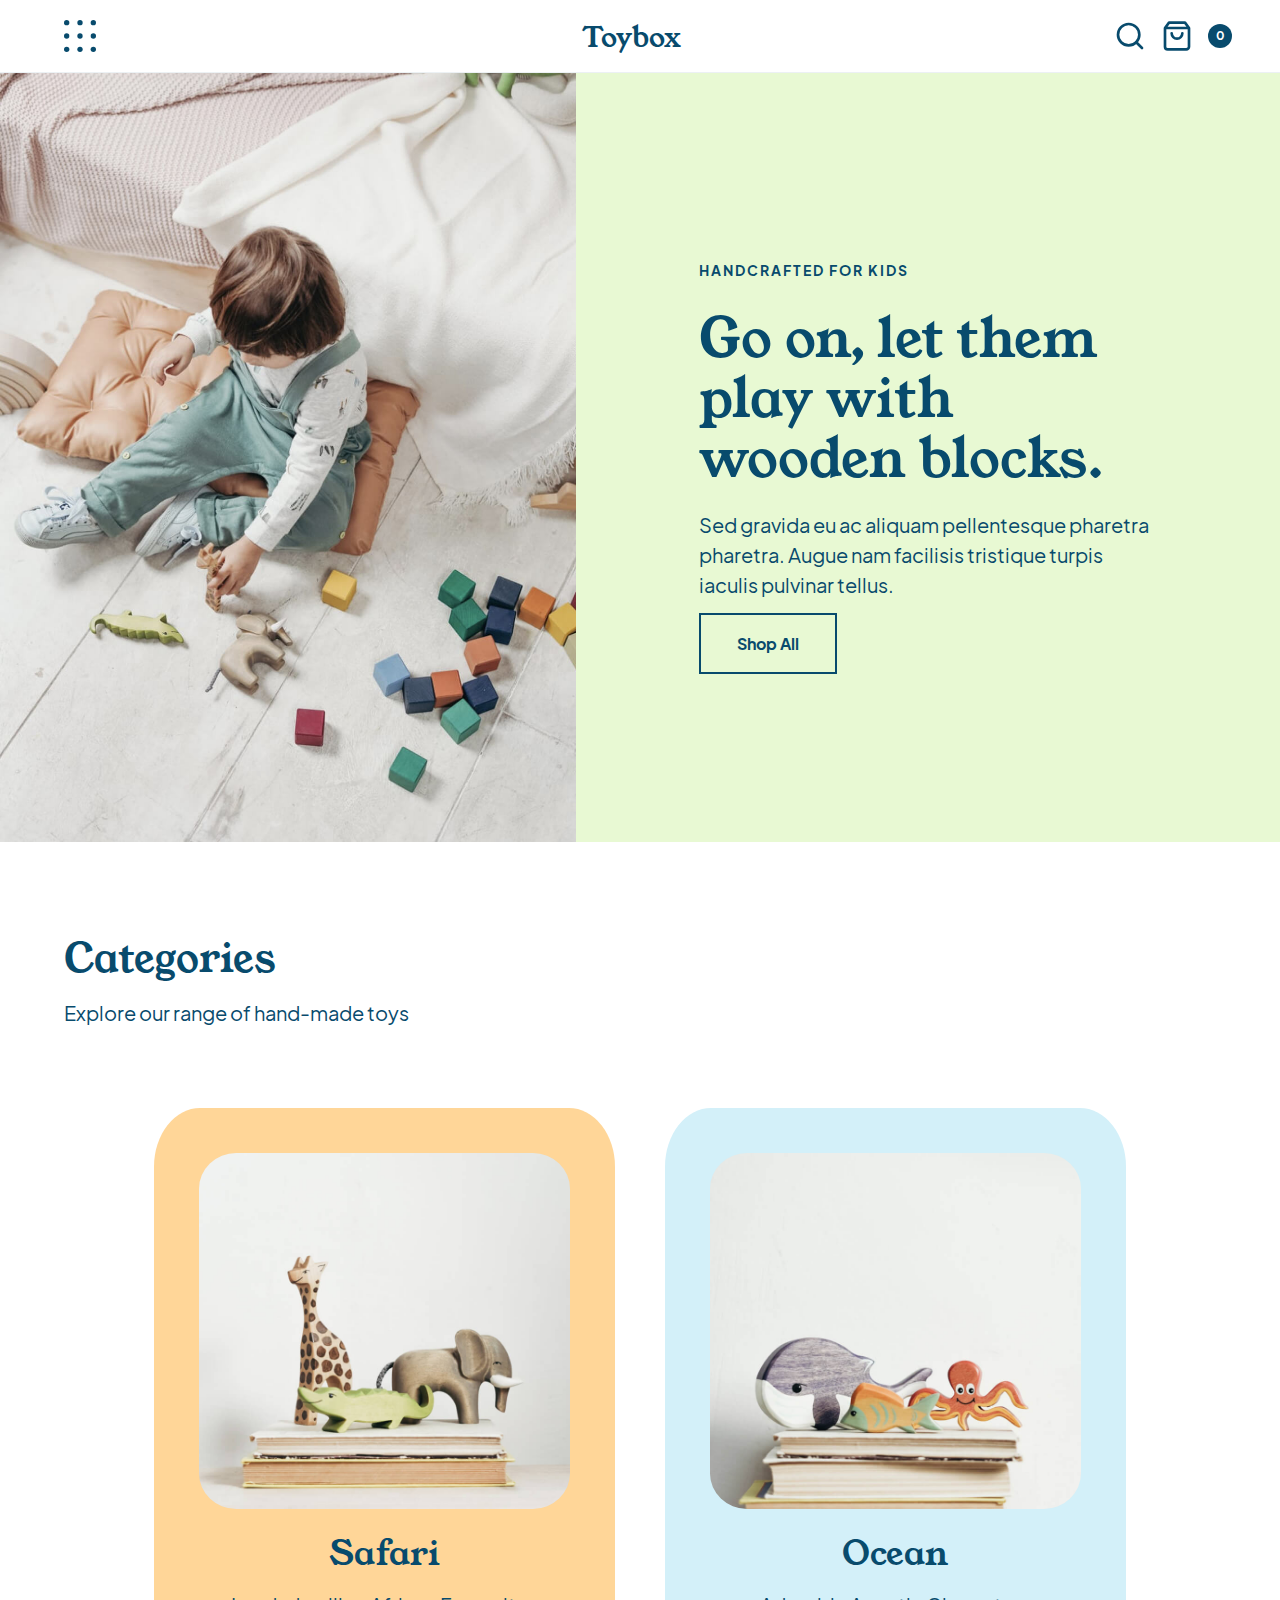
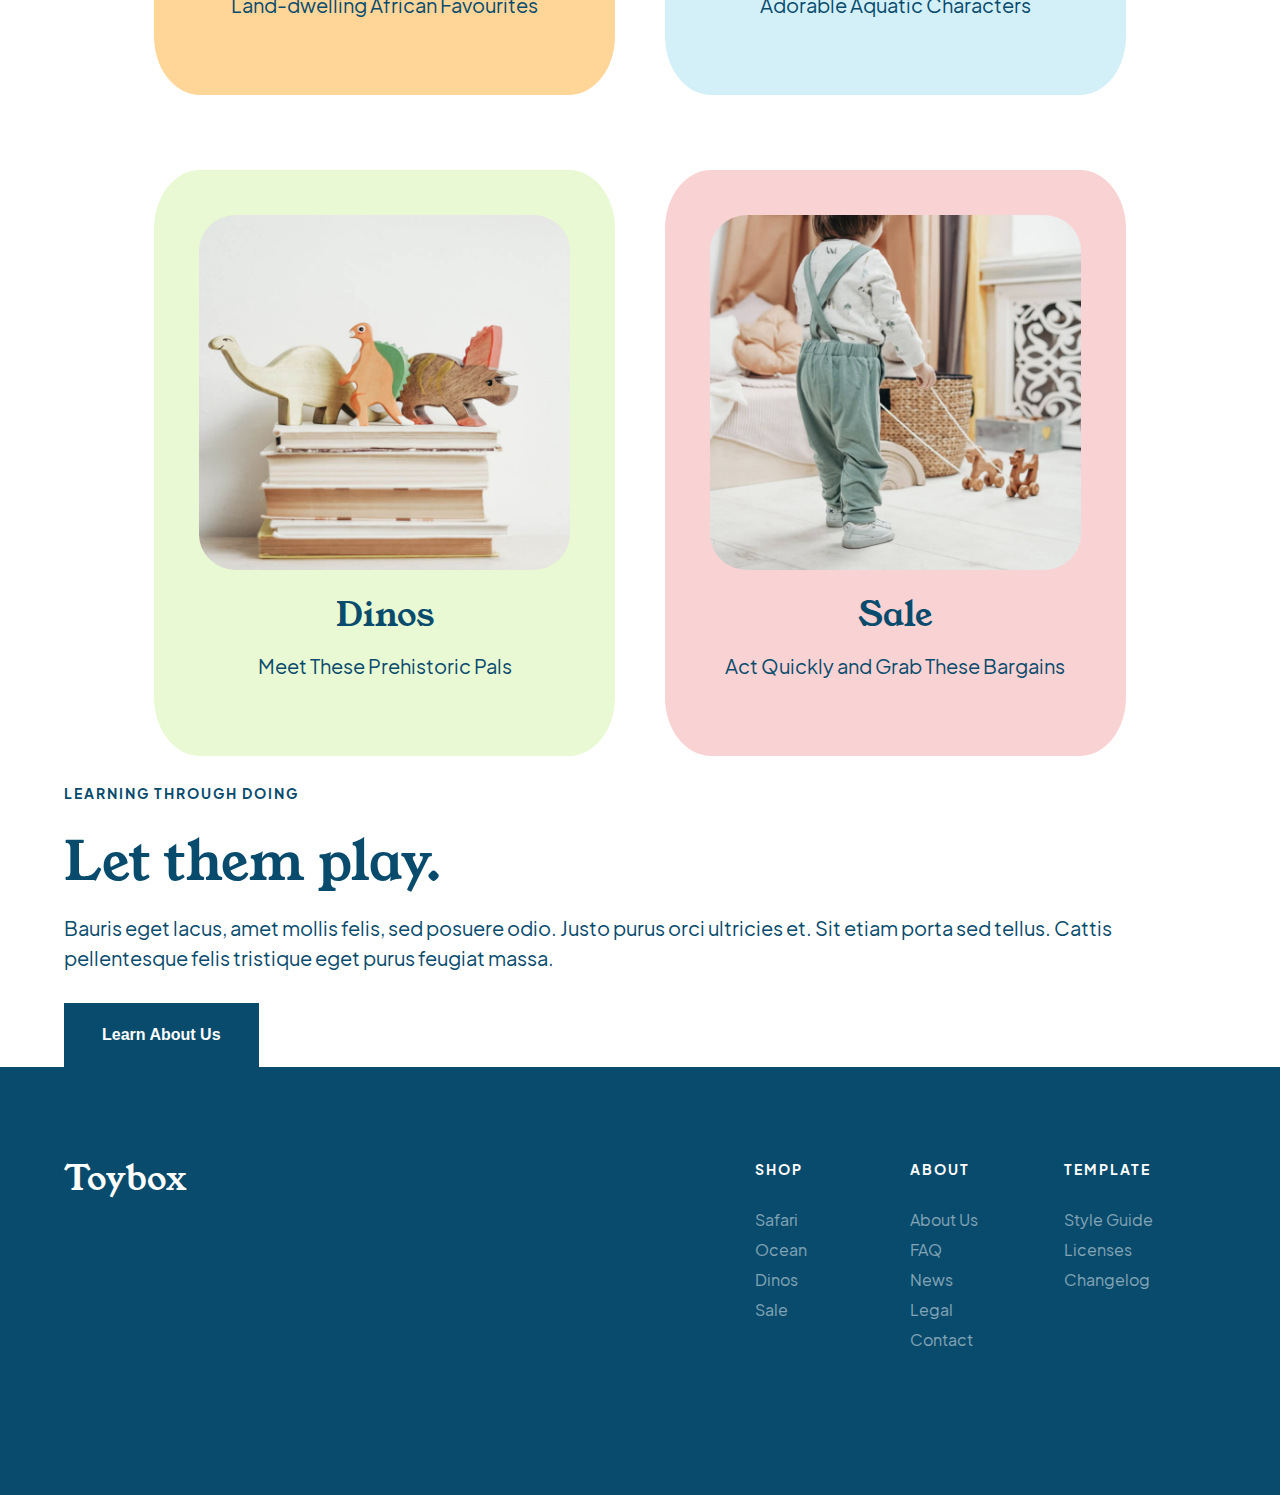
==== commit bda4ae2c: "updated colours in variables, created media queries partial" ====
--- a/index.html
+++ b/index.html
@@ -95,6 +95,15 @@
     </section> <!-- .categories END-->
 </main>
 
+<section class="play" id="play">
+    <div class="playContainer wrapper">
+        <h5>Learning Through Doing</h5>
+        <h3>Let them play.</h3>
+        <p>Bauris eget lacus, amet mollis felis, sed posuere odio. Justo purus orci ultricies et. Sit etiam porta sed
+            tellus. Cattis pellentesque felis tristique eget purus feugiat massa.</p>
+        <button class="solid">Learn About Us</button>
+    </div>
+</section>
 
 <footer id="footer">
     <div class="wrapper">
--- a/styles/styles.css
+++ b/styles/styles.css
@@ -483,7 +483,7 @@
 
 /* _header.scss */
 header {
-  background-color: #f8fbf3;
+  background-color: #e8f9d3;
   margin-bottom: 90px;
   display: -webkit-box;
   display: -ms-flexbox;
@@ -592,13 +592,13 @@
   background-color: #ffd698;
 }
 .categoryGallery .itemTwo {
-  background-color: #f4fcff;
+  background-color: #d3f0f9;
 }
 .categoryGallery .itemThree {
-  background-color: #f8fbf3;
+  background-color: #e8f9d3;
 }
 .categoryGallery .itemFour {
-  background-color: #fff5f5;
+  background-color: #f9d3d3;
 }
 .categoryGallery .items {
   /* previous items CSS here */
